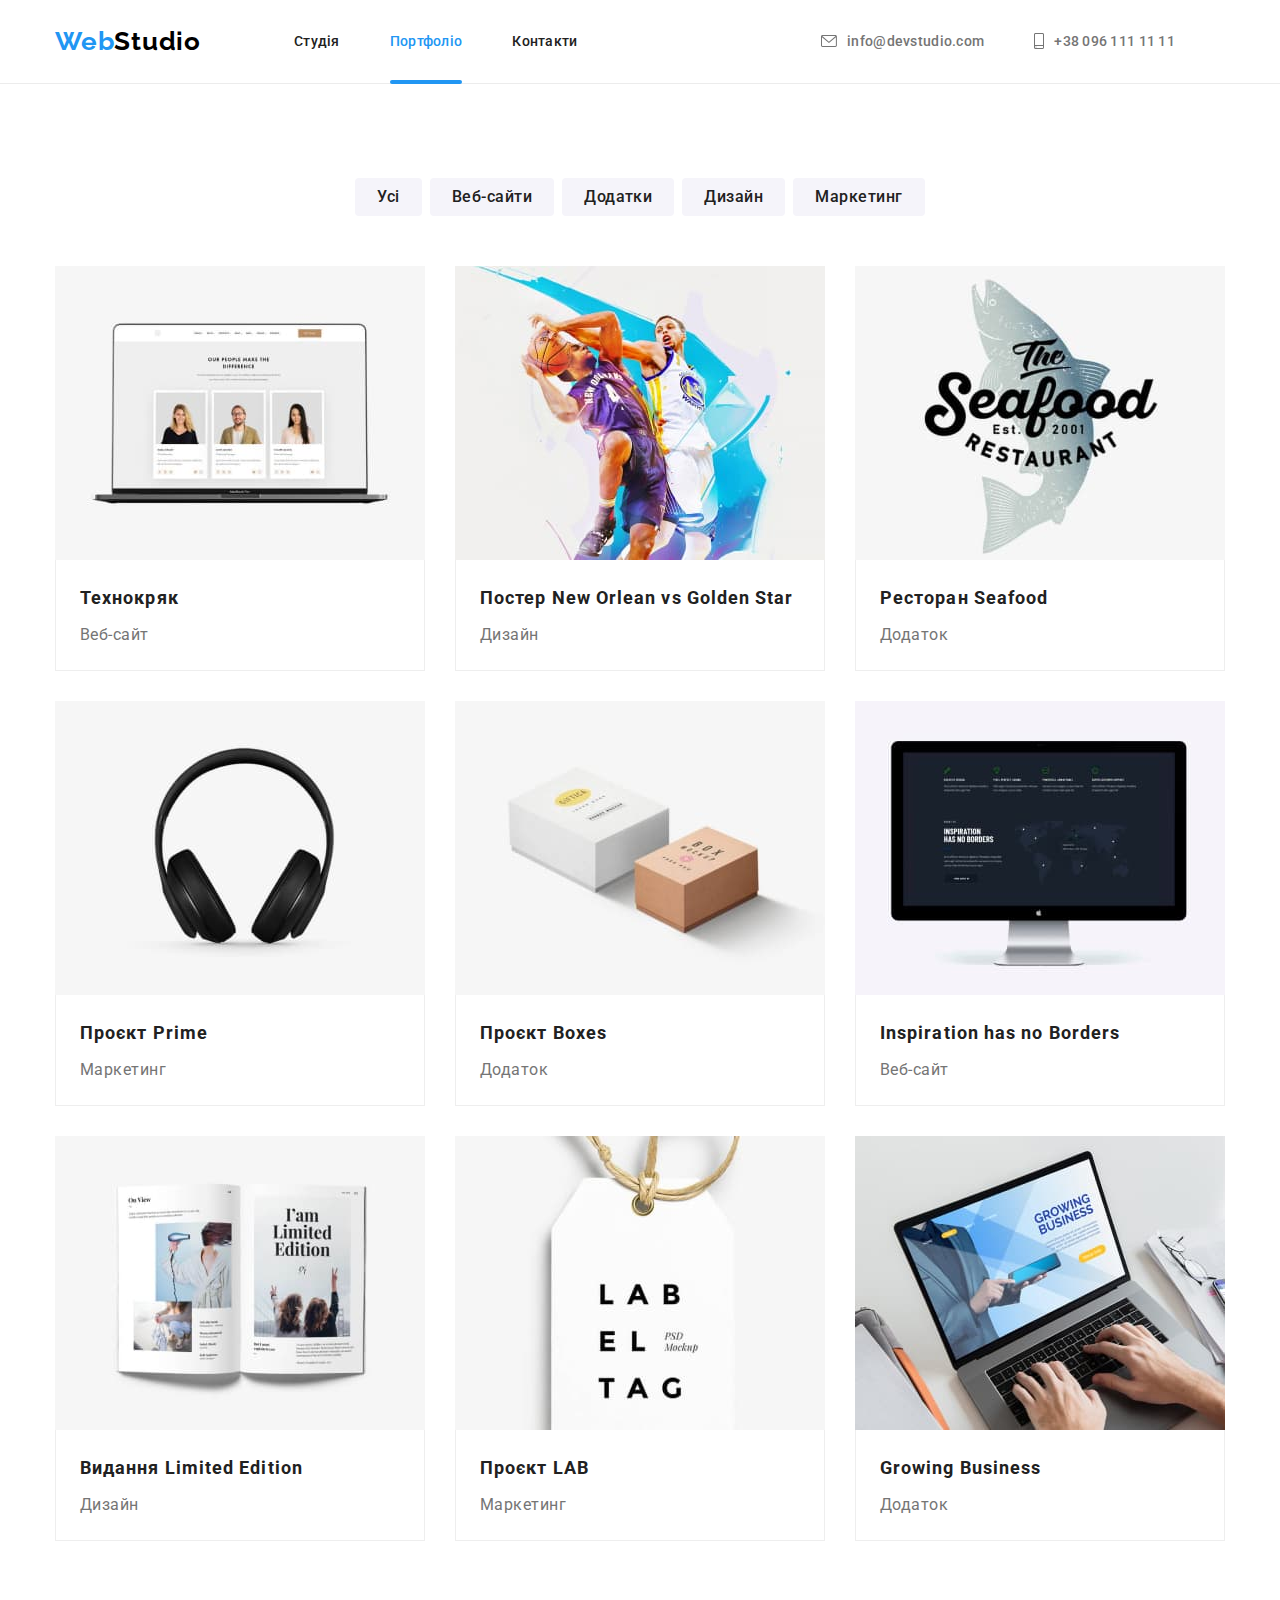
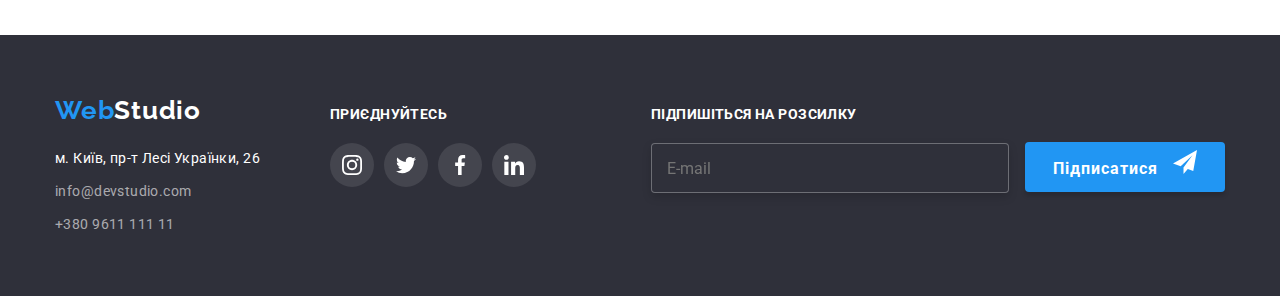
==== portfolio.html @ e2be692b "6" ====
<!DOCTYPE html>
<html lang="uk">
<head>
    <meta charset="UTF-8">
    <meta http-equiv="X-UA-Compatible" content="IE=edge">
    <meta name="viewport" content="width=device-width, initial-scale=1.0">
    <title>WebStudio</title>
    <link rel="preconnect" href="https://fonts.googleapis.com">
<link rel="preconnect" href="https://fonts.gstatic.com" crossorigin>
<link href="https://fonts.googleapis.com/css2?family=Raleway:wght@400;700&family=Roboto:wght@400;500;700;900&display=swap" rel="stylesheet">
<link rel="stylesheet" href="https://cdnjs.cloudflare.com/ajax/libs/modern-normalize/1.1.0/modern-normalize.min.css">
    <link rel="stylesheet" href="./css/styles.css">
</head>
<body>
  <header class="header-studio">
    <div class="header-container container">
      <nav class="header-nav">
        <a href="./index.html" class="logo link">
          <span class="first-part">Web</span><span class="last-part">Studio</span>
        </a>
        <ul class="nav-list list">
          <li class="header-nav-item">
            <a href="./index.html" class="header-nav-link link">Студія</a>
          </li>
          <li class="header-nav-item">
            <a href="./portfolio.html" class="header-nav-link current link">Портфоліо</a>
          </li>
          <li class="header-nav-item">
            <a href="./index.html" class="header-nav-link link">Контакти</a>
          </li>
        </ul>
      </nav>
      <ul class="contact-list list">
        <li>
          <a class="header-mail-link" 
          href="mailto:info@devstudio.com">
          <svg class="icon-mail" width="16" height="12">
            <use href="./images/icons.svg#icon-envelope"></use>
          </svg>
          info@devstudio.com
          </a>
        </li>
        <li>
          <a class="header-tel-link" 
          href="tel:+380961111111">
          <svg class="icon-tel" width="10" height="16">
            <use href="./images/icons.svg#icon-smartphone"></use>
          </svg>
          +38 096 111 11 11
          </a>
        </li>
      </ul>
    </div>

  </header>
    <main>
<section class="portfolio-section">
<div class="container">
    <ul class="button-list list">
        <li class="list-button">
          <button type="button" class="main-button">Усі</button>
        </li>
        <li class="list-button">
          <button type="button" class="main-button">Веб-сайти</button>
        </li>
        <li class="list-button">
          <button type="button" class="main-button">Додатки</button>
        </li>
        <li class="list-button">
          <button type="button" class="main-button">Дизайн</button>
        </li>
        <li class="list-button">
          <button type="button" class="main-button">Маркетинг</button>
        </li>
            </ul>
        <ul class="portfolio-photo list">
         <li class="portfolio">
          <div class="overlay-portfolio">
            <a href="./index.html" class="link">
            <img src="./img/технокряк.jpg" alt="Технокряк" width="370">
            <div class="overlay-text-portfolio">
              <p class="portfolio-text">
                Ресурс пропонує комплексні пропозиції 
                з різним рівнем функціоналу та сервісів. 
                Все це дозволить відвідувачу отримати 
                вичерпні відомості про компанію чи приватну особу.</p>
             </div>
            </div>
        <div class="portfolio-card">
          <h2 class="portfolio-list">Технокряк</h2>
          <p class="text">Веб-сайт</p>
        </div>
            </a>
        </li>
        <li class="portfolio">
           <div class="overlay-portfolio">
            <a href="./index.html" class="link">
              <img src="./img/постер.jpg" alt="Постер" width="370">
           <div class="overlay-text-portfolio">
            <p class="portfolio-text">
              Ресурс пропонує комплексні пропозиції 
              з різним рівнем функціоналу та сервісів. 
              Все це дозволить відвідувачу отримати 
              вичерпні відомості про компанію чи приватну особу.</p>
           </div>
          </div>
            <div class="portfolio-card">
              <h2 class="portfolio-list">Постер New Orlean vs Golden Star</h2>
             <p class="text">Дизайн</p>
            </div>
            </a>
        </li>
         <li class="portfolio">
          <div class="overlay-portfolio">
             <a href="./index.html" class="link">
            <img src="./img/ресторан.jpg" alt="Ресторан" width="370">
            <div class="overlay-text-portfolio">
              <p class="portfolio-text">
                Ресурс пропонує комплексні пропозиції 
                з різним рівнем функціоналу та сервісів. 
                Все це дозволить відвідувачу отримати 
                вичерпні відомості про компанію чи приватну особу.</p>
             </div>
            </div>
            <div class="portfolio-card">
              <h2 class="portfolio-list">Ресторан Seafood</h2>
            <p class="text">Додаток</p>
            </div>
            </a>
        </li>
        <li class="portfolio">
          <div class="overlay-portfolio">
            <a href="./index.html" class="link">
            <img src="./img/проект.jpg" alt="Проект" width="370">
            <div class="overlay-text-portfolio">
              <p class="portfolio-text">
                Ресурс пропонує комплексні пропозиції 
                з різним рівнем функціоналу та сервісів. 
                Все це дозволить відвідувачу отримати 
                вичерпні відомості про компанію чи приватну особу.</p>
             </div>
            </div>
            <div class="portfolio-card">
              <h2 class="portfolio-list">Проєкт Prime</h2>
            <p class="text">Маркетинг</p>
            </div>
            </a>
        </li>
        <li class="portfolio">
          <div class="overlay-portfolio">
            <a href="./index.html" class="link">
            <img src="./img/проект-бокс.jpg" alt="Проект-бокс" width="370">
            <div class="overlay-text-portfolio">
              <p class="portfolio-text">
                Ресурс пропонує комплексні пропозиції 
                з різним рівнем функціоналу та сервісів. 
                Все це дозволить відвідувачу отримати 
                вичерпні відомості про компанію чи приватну особу.</p>
             </div>
            </div>
            <div class="portfolio-card">
              <h2 class="portfolio-list">Проєкт Boxes</h2>
            <p class="text">Додаток</p>
            </div>
            </a>
        </li>
        <li class="portfolio">
          <div class="overlay-portfolio">
            <a href="./index.html" class="link">
            <img src="./img/Inspiration.jpg" alt="Inspiration" width="370">
            <div class="overlay-text-portfolio">
              <p class="portfolio-text">
                Ресурс пропонує комплексні пропозиції 
                з різним рівнем функціоналу та сервісів. 
                Все це дозволить відвідувачу отримати 
                вичерпні відомості про компанію чи приватну особу.</p>
             </div>
            </div>
           <div class="portfolio-card">
            <h2 class="portfolio-list">Inspiration has no Borders</h2>
            <p class="text">Веб-сайт</p>
           </div>
            </a>
        </li>
        <li class="portfolio">
          <div class="overlay-portfolio">
            <a href="./index.html" class="link">
            <img src="./img/видання.jpg" alt="Видання" width="370">
            <div class="overlay-text-portfolio">
              <p class="portfolio-text">
                Ресурс пропонує комплексні пропозиції 
                з різним рівнем функціоналу та сервісів. 
                Все це дозволить відвідувачу отримати 
                вичерпні відомості про компанію чи приватну особу.</p>
             </div>
            </div>
            <div class="portfolio-card">
              <h2 class="portfolio-list">Видання Limited Edition</h2>
            <p class="text">Дизайн</p>
            </div>
            </a>
         </li>
        <li class="portfolio">
          <div class="overlay-portfolio">
            <a href="./index.html" class="link">
            <img src="./img/проект-лаб.jpg" alt="Проект-лаб" width="370">
            <div class="overlay-text-portfolio">
              <p class="portfolio-text">
                Ресурс пропонує комплексні пропозиції 
                з різним рівнем функціоналу та сервісів. 
                Все це дозволить відвідувачу отримати 
                вичерпні відомості про компанію чи приватну особу.</p>
             </div>
            </div>
            <div class="portfolio-card">
              <h2 class="portfolio-list">Проєкт LAB</h2>
            <p class="text">Маркетинг</p>
            </div>
            </a>
        </li>
        <li class="portfolio">
          <div class="overlay-portfolio">
            <a href="./index.html" class="link">
            <img src="./img/Growing-Business.jpg" alt="Growing-Business" width="370">
            <div class="overlay-text-portfolio">
              <p class="portfolio-text">
                Ресурс пропонує комплексні пропозиції 
                з різним рівнем функціоналу та сервісів. 
                Все це дозволить відвідувачу отримати 
                вичерпні відомості про компанію чи приватну особу.</p>
             </div>
            </div>
         <div class="portfolio-card">
          <h2 class="portfolio-list">Growing Business</h2>
          <p class="text">Додаток</p>
         </div>
            </a>
        </li>
            </ul>
</div>
</section>
</main>
<footer class="footer">
  <div class="container">
    <div>
      <a href="./index.html" class=" logo logo-footer link">
        <span class="first-part">Web</span><span class="last-part-last">Studio</span>
      </a>
      <address class="contact">
        <ul class="list">
          <li class="adress-list list">
            <a href="https://goo.gl/maps/AjAqhM7HjS5NjPd68" target="_blank" rel="noopener noreferrer nofollow"
              class="adress link">м. Київ, пр-т Лесі Українки, 26</a>
          </li>
          <li class="adress-mail list">
            <a href="mailto:info@devstudio.com" class="footer-contact link">info@devstudio.com</a>
          </li>
          <li class="adress-tel list">
            <a href="tel:+380961111111" class="footer-contact link">+380 9611 111 11</a>
          </li>
        </ul>
      </address>
    </div>
    <div class="footer-container">
      <b class="footer-join">приєднуйтесь</b>
    <ul class="socials-footer-icon list">
      <li class="socials-footer">
        <a class="footer-icon link" 
        href="https://www.instagram.com/" 
        aria-label="Instagram icon"
          target="_blank" 
          rel="nofollow noopener noreferrer">
          <svg class="icon" width="20" height="20">
            <use href="./images/icons.svg#icon-instagram-2"></use>
          </svg>
        </a>
      </li>
      <li class="socials-footer">
        <a class="footer-icon link" href="https://www.instagram.com/" aria-label="Instagram icon"
          target="_blank" rel="nofollow noopener noreferrer">
          <svg class="icon" width="20" height="20">
            <use href="./images/icons.svg#icon-twitter-1"></use>
          </svg>
        </a>
      </li>
      <li class="socials-footer">
        <a class="footer-icon link" href="https://www.instagram.com/" aria-label="Instagram icon"
          target="_blank" rel="nofollow noopener noreferrer">
          <svg class="icon" width="20" height="20">
            <use href="./images/icons.svg#icon-facebook-1"></use>
          </svg>
        </a>
      </li>
      <li class="socials-footer">
        <a class="footer-icon link" href="https://www.instagram.com/" aria-label="Instagram icon"
          target="_blank" rel="nofollow noopener noreferrer">
          <svg class="icon" width="20" height="20">
            <use href="./images/icons.svg#icon-linkedin-1"></use>
          </svg>
        </a>
      </li>
    </ul>
    </div>
<form class="footer-form">
    <p class="title-sing">Підпишіться на розсилку</p>
    <label class="footer-label">
  <input type="email" 
    name="email"  
    placeholder="E-mail" class="input-footer">
    </label>
      <button type="submit" class="button-sing-up">
        Підписатися
        <svg class="icon-send" width="24" height="24">
          <use href="./images/icons.svg#icon-send"></use>
        </svg>
      </button>
  </form>

</footer>
<script src="./js/modal.js"></script>
</body>
</html>
---- css/styles.css ----
/* GENERAL */
:root {
    --accent-color:#2196F3;
    --main-color:#757575;
    --name-color:#212121;
    --background-color:#C4C4C4;
    --logo-color:#000000;
    --active-color:#188CE8;
    --text-color:#FFFFFF;
    --section-color:#F5F4FA;
    --footer-color:#2F303A;
}
body{
    font-family: 'Roboto', sans-serif;
    color:var(--text-color)
}
.link{
    text-decoration: none;
}
.list{
    list-style: none;
    padding: 0;
    margin: 0;
    
}
/* reset styles */
h1,h2,h3,h4,h5,h6,p{
    margin: 0;
}
.container{
    width: 1200px;
    padding-left: 15px;
    padding-right: 15px;
    margin-left: auto;
    margin-right: auto;
    /* outline: 2px solid tomato; */
    /* background-color: tomato; */
}
img{display: block;}

/* HEADER */
.header-studio{
   border-bottom: 1px solid #ECECEC;

}
.header-container{
    display: flex;
    align-items: center;
}

.header-nav{
    display: flex;
    align-items: center;
}
.logo{
font-family: 'Raleway';
font-weight: 700;
font-size: 26px;
line-height:calc(31 / 26);
letter-spacing: 0.03em;
color:var(--logo-color);
}
.first-part{
color:var(--accent-color);
}

.nav-list{
    display: flex;
}
.contact-list{
    display: flex;
    margin-right: 50px;
    justify-content: flex-end;
    margin-left: auto;


}
.header-nav-item:not(:last-child) {
    margin-right: 50px;   
}
.header-nav-item:nth-child(1){
margin-left: 93px;
}

.header-nav-link{
position: relative;
font-weight: 500;
font-size: 14px;
line-height: calc(16 / 12);
letter-spacing: 0.02em;
color:var(--name-color);
padding-top: 32px;
padding-bottom: 32px;
display: inline-block;

transition-property: color;
transition-duration: 250ms;
transition-timing-function: cubic-bezier(0.4, 0, 0.2, 1);
}

.header-nav-link:hover,
.header-nav-link:focus {
    color:var(--accent-color);
}
.header-tel-link,
.header-mail-link{
display: flex;
align-items: center;
font-weight: 500;
font-size: 14px;
line-height:calc(16 / 14);
letter-spacing: 0.02em;
color:var(--main-color);
text-decoration: none;
padding-top: 32px;
padding-bottom: 32px;


transition-property: color;
transition-duration: 250ms;
transition-timing-function: cubic-bezier(0.4, 0, 0.2, 1);
}
.header-mail-link{
    margin-right: 50px;
}
.header-mail-link:hover,
.header-mail-link:focus{
    color:var(--accent-color);
}
.header-tel-link:hover,
.header-tel-link:focus{
    color:var(--accent-color);
}

.icon-tel, .icon-mail{
   margin-right: 10px;
   fill:currentColor;
}

.header-nav-link.current::after{
    content: '';
    display: block;
    width: 100%;
    height: 4px;
    border-radius: 2px;
    position: absolute;
    bottom: -1px;
    left: 0;
    background: #2196F3;
   }
   .header-nav-link.current{
    color: rgba(33, 150, 243, 1);
   }


/* ORDER A SERVICE */
.order-service{
    max-width: 1600px;
    margin: 0 auto;
    background:var(--background-color);
    background-image: linear-gradient(to right,
    rgba(47, 48, 58, 0.4),
    rgba(47, 48, 58, 0.4)),
    url(../images/background.jpg);

    background-size: cover;
    background-position: center;
    text-align: center;
    padding-top: 200px;
    padding-bottom: 200px;  
}



.main-title{
width: 696px;
font-weight: 900;
font-size: 44px;
line-height:calc(60 / 44);
letter-spacing: 0.06em;
text-transform: uppercase;
color:var(--text-color);
margin: 0 auto;

}

.button{
display:block;
border: none;
align-items: center;
font-weight: 700;
font-size: 16px;
line-height:calc(30 / 16);
min-width: 216px;
border-radius: 4px;
letter-spacing: 0.06em;
color:var(--text-color);
background:var(--accent-color);
cursor:pointer;
font-family: 'Roboto';
padding: 10px 32px;
margin: 30px auto 0;

transition-property: background-color;
transition-duration: 250ms;
transition-timing-function: cubic-bezier(0.4, 0, 0.2, 1);

}
.button:focus{
background: var(--active-color);
}
.button:hover{
background: var(--active-color);
}

.visually-hidden{
position: absolute;
white-space: nowrap;
width: 1px;
height: 1px;
overflow: hidden;
border: 0;
padding: 0;
clip: rect(0 0 0 0);
clip-path: inset(50%);
margin: -1px;
}
.points-list:not(:last-child){
    margin-right: 30px;
}
.points-list{
    flex-basis: 270px;
}
.features{
    display: flex;
    align-items: center;
    justify-content: center;
   width: 270px;
   height: 120px;
   background: #F5F4FA;
border-radius: 4px;
margin-bottom: 30px;
}

.main-item{
font-weight: 700;
font-size: 14px;
line-height:calc(16 / 14);
letter-spacing: 0.03em;
text-transform: uppercase;
color:var(--name-color);
margin-bottom: 10px;
}
.menu-paragraph{
font-weight: 400;
font-size: 14px;
line-height:calc(24 / 14);
letter-spacing: 0.03em;
color:var(--main-color);
}
/* WORK */
.work{
    padding-bottom: 94px;
}
.points{
    padding-top: 94px;
    padding-bottom: 94px;
}
.main-list{
    display: flex;

}
.team{
    padding-top: 94px;
    padding-bottom: 94px;
background:var(--section-color)
}
.team-card{
    padding-top: 30px;
    padding-bottom: 30px;
}
.list-name{
background:var(--text-color);
box-shadow: 0px 1px 3px
rgba(0, 0, 0, 0.12), 0px 1px 1px
rgba(0, 0, 0, 0.14), 0px 2px 1px
rgba(0, 0, 0, 0.2);
border-radius: 0px 0px 4px 4px;
text-align: center;
letter-spacing: 0.03em;
}
.list-name:not(:last-child){
    margin-right: 30px;
}
.work-list{
font-weight: 700;
font-size: 36px;
line-height:calc(42 / 36);
text-align: center;
letter-spacing: 0.03em;
color:var(--name-color);
margin-bottom: 50px;
}
.photo-work{
display: flex;
}
.photo-list:not(:last-child){
    margin-right: 30px;
}
.photo-list{
    position: relative;
}
   
.work-team{
font-weight: 700;
font-size: 36px;
line-height:calc(42 / 36);
text-align: center;
letter-spacing: 0.03em;
color:var(--name-color);
margin-bottom: 50px;
}
.team-list{
    display: flex;

}
.team-name{
font-weight: 500;
font-size: 16px;
line-height:calc(19 / 16);
/* text-align: center; */
letter-spacing: 0.03em;
color:var(--name-color);
}

.socials{
   display: flex;
  justify-content: center;
  gap: 10px;
  margin-top: 16px;
}

.socials-link {
    display: flex;
    align-items: center;
    justify-content: center;
  
    width: 44px;
    height: 44px;
    color: #AFB1B8;;
    background-color: #fff;
    border-radius: 50%;

    
transition-property: color,background;
transition-duration: 250ms;
transition-timing-function: cubic-bezier(0.4, 0, 0.2, 1);
  }

.socials-link:hover,
.socials-link:focus {
  color:  #FFFFFF;
  background-color:#2196F3;
}

.socials-icon {
  fill: currentColor;
  transition-property: color,background;
transition-duration: 250ms;
transition-timing-function: cubic-bezier(0.4, 0, 0.2, 1);
}

.close-button:hover{
    color: #2196F3;
}

.position{
font-weight: 400;
font-size: 16px;
line-height:calc(19 / 16);
/* text-align: center; */
letter-spacing: 0.03em;
color:var(--main-color);
margin-top: 10px;
}

.overlay-box{
    display: flex;
position: absolute;
background: rgba(47, 48, 58, 0.8);
bottom: 0;
width: 100%;
height: 70px;
justify-content: center;
align-items: center;
}
.overlay-text{
font-weight: 700;
font-size: 14px;
line-height:calc(16 / 14);
text-align: center;
letter-spacing: 0.03em;
text-transform: uppercase;
}
/* Client */
.client-section{
    padding-top: 94px;
    padding-bottom: 94px;
}
.client{
font-weight: 700;
font-size: 36px;
line-height:calc(42 / 36);
text-align: center;
letter-spacing: 0.03em;
color:var(--name-color);
margin-bottom: 50px;

}
.list-client{
    display: flex;
    justify-content: center;
    gap: 30px;
}
.company-link{
    display: flex;
    align-items: center;
    justify-content: center;
  
    width: 170px;
    height: 92px;
    color: #AFB1B8;
    border: 1px solid #AFB1B8;
    border-radius: 4px;

    
transition-property: color,border;
transition-duration: 250ms;
transition-timing-function: cubic-bezier(0.4, 0, 0.2, 1);
}

.company-icon{
    fill: currentColor;
}

.company-link:hover,
.company-link:focus {
    color:#2196F3;
    border: 1px solid #2196F3;
}

/* FOOTER */
.footer{
    padding-top: 60px;
    padding-bottom: 60px;
background:var(--footer-color);
}

.first-part,.last-part-last{
font-family: 'Raleway';
}

.last-part-last{
color:var(--text-color)
}

.footer .container{
display: flex;
align-items: baseline;
}

.footer-container{
width: 206px;
height: 80px;
margin-right: auto;
margin-left: 70px;
}

.contact{
font-style: normal;
}

.logo-footer{
display: inline-block;
font-family: 'Raleway';
font-weight: 700;
font-size: 26px;
line-height:calc(31 / 26);
letter-spacing: 0.03em;
color:var(--logo-color);
/* margin-top: 60px; */
margin-bottom: 20px;
}


.adress {
font-weight: 400;
font-size: 14px;
line-height:calc(24 / 14);
letter-spacing: 0.03em;
color:var(--text-color);
font-style: normal;
}

.adress-mail{
    margin-bottom: 9px;
    margin-top: 9px;
}
.footer-contact{
font-weight: 400;
font-size: 14px;
line-height:calc(24 / 14);
letter-spacing: 0.03em;
color: rgba(255, 255, 255, 0.6);
}

.footer-join{
justify-content: center;
font-weight: 700;
font-size: 14px;
line-height:calc(16 / 14);
letter-spacing: 0.03em;
text-transform: uppercase;
color: #FFFFFF;

}

.socials-footer-icon{
    display: flex;
    align-items: center;
    margin-top: 20px;
    gap: 10px;
}


.socials-footer{
display: flex;
align-items: center;
justify-content: center;
width: 44px;
height: 44px;
color:#FFFFFF;
background: rgba(255, 255, 255, 0.1);
border-radius: 50%;

transition-property: background #2196F3;
transition-duration: 250ms;
transition-timing-function: cubic-bezier(0.4, 0, 0.2, 1);
}
.footer-icon{
display: flex;
align-items: center;
justify-content: center;
width: 100%;
height: 100%;
color:#ffffff;
border-radius: 50%;
}
.icon{
fill: currentColor;
}

.footer-icon:focus{
background: #2196F3;
}
.socials-footer:hover{
background: #2196F3;    
}


.title-sing{

margin-bottom: 20px;
font-weight: 700;
font-size: 14px;
line-height: 16px;
letter-spacing: 0.03em;
text-transform: uppercase;

color: #FFFFFF;

}



.button-sing-up{
/* display: flex; */
font-weight: 700;
font-size: 16px;
line-height: 30px;
color: #FFFFFF;
width: 200px;
height: 50px;
border: 0;
align-items: center;
text-align: center;
justify-content: center;
letter-spacing: 0.06em;
background: #2196F3;
box-shadow: 0px 4px 4px rgba(0, 0, 0, 0.15);
border-radius: 4px;
margin-left: 12px;

}
.input-footer{
width: 358px;
height: 50px;
background: #2F303A;
padding-left: 15px;

border: 1px solid rgba(255, 255, 255, 0.3);
filter: drop-shadow(0px 4px 4px rgba(0, 0, 0, 0.15));
 border-radius: 4px;
}

.icon-send{
    margin-left: 10px;
    align-items: center;
    justify-content: center;
  
}




/* Portfolio */
/* Button */
.header-portfolio{
border-bottom: 1px solid #ECECEC;;
}
.portfolio-section{
    padding-top: 94px;
    padding-bottom: 94px;
}
.portfolio-photo{
    display: flex;
    flex-wrap: wrap;
}
.portfolio:hover{
    box-shadow: 0px 1px 1px rgba(0, 0, 0, 0.12), 
    0px 4px 4px rgba(0, 0, 0, 0.06), 
    1px 4px 6px rgba(0, 0, 0, 0.16);
}
   .portfolio:hover .overlay-text-portfolio{
    transform: translateY(0);
    opacity: 1;
   }

.portfolio{
    border: none;
    margin-right: 30px;
    margin-bottom: 30px;

transition-property: box-shadow;
transition-duration: 250ms;
transition-timing-function: cubic-bezier(0.4, 0, 0.2, 1);

    
}

.portfolio:nth-child(3n){
    margin-right: 0;
}
.portfolio:nth-last-child(-n + 3){
    margin-bottom: 0;
}
.button-list{
    display: flex;
    justify-content: center;
    margin-bottom: 50px;
}

.list-button{
display: inline-block;
}

.main-button:hover{
    box-shadow: 0px 3px 1px rgba(0, 0, 0, 0.1),
     0px 1px 2px rgba(0, 0, 0, 0.08), 
    0px 2px 2px rgba(0, 0, 0, 0.12);

}

.main-button:focus{
    box-shadow: 0px 3px 1px rgba(0, 0, 0, 0.1), 
    0px 1px 2px rgba(0, 0, 0, 0.08), 
    0px 2px 2px rgba(0, 0, 0, 0.12);
}

.list-button:not(:last-child){
    margin-right: 8px;
}
 .main-button{ 
border: none;
font-weight: 500;
font-size: 16px;
line-height:calc(26 / 16);
text-align: center;
letter-spacing: 0.03em;
color:var(--name-color);
background:var(--section-color);
border-radius: 4px;
cursor:pointer;
font-family: 'Roboto';
text-align: center;
letter-spacing: 0.03em;
padding: 6px 22px;

transition-property: background,color,box-shadow;
transition-duration: 250ms;
transition-timing-function: cubic-bezier(0.4, 0, 0.2, 1);
}
.main-button:hover{
background:var(--accent-color);
color:var(--text-color);
}

.main-button:focus{
    background:var(--accent-color);
    color:var(--text-color);
}

.portfolio-card{
    border-bottom: 1px solid #EEEEEE;
    border-right: 1px solid #EEEEEE;
    border-left: 1px solid #EEEEEE;
    padding-left: 24px;
    padding-right: 24px;
    padding-top: 20px;
    padding-bottom: 20px;
}
.portfolio-list{
font-weight: 700;
font-size: 18px;
line-height:calc(36 / 18);
letter-spacing: 0.06em;
color:var(--name-color);
margin-bottom: 4px;
}
.text{
font-weight: 400;
font-size: 16px;
line-height:calc(30 / 16);
letter-spacing: 0.03em;
color:var(--main-color);
}
.overlay-portfolio{
    position: relative;
    overflow: hidden;
}
.overlay-text-portfolio{
    display: flex;
    position: absolute;
    width: 100%;
    height: 100%;
    align-items: center;
    top: 0;
    left: 0;
    background: rgba(33, 150, 243, 0.9);
    transform: translateY(101%);
    transition: transform 250ms;
}
.portfolio-text{
font-weight: 400;
font-size: 18px;
line-height:calc(28 / 18);
letter-spacing: 0.03em;
color: #FFFFFF;
padding-left: 24px;
padding-right: 24px;
}


/* Modal */

.backdrop{
position: fixed;
top: 0;
left: 0;
width: 100%;
height: 100%;
background: rgba(0, 0, 0, 0.2);
opacity: 1;
visibility: visible;
pointer-events: initial;

transition: opacity 200ms linear, visibility 200ms linear;
}

.backdrop.is-hidden{
opacity: 0;
visibility: hidden;
pointer-events: none;
}

.modal{
position: absolute;
top: 50%;
left: 50%;
transform: translate(-50%, -50%);
width: 528px;
max-height: 581px;
padding: 40px;
    
background: #FFFFFF;
box-shadow: 0px 1px 3px rgba(0, 0, 0, 0.12), 
0px 1px 1px rgba(0, 0, 0, 0.14), 
0px 2px 1px rgba(0, 0, 0, 0.2);
border-radius: 4px;

transition: transform 200ms ease-in-out 200ms;
}

.backdrop.is-hidden .modal{
    transform: translate(-50%, -40%);  
}

.close-button{
position: absolute;
top: 8px;
right: 5px;

display: flex;
align-items: center;
justify-content: center;
width: 30px;
height: 30px;
padding: 0;
cursor: pointer;

background: #FFFFFF;
border-radius: 50%;
border: 1px solid rgba(0, 0, 0, 0.1);
}

.title-modal{
font-weight: 700;
font-size: 20px;
line-height:calc(23 / 20);
text-align: center;
letter-spacing: 0.03em;
color: #212121;
margin-bottom: 12px;
}
.form-group{
    display: block;
    position: relative;
}





.input:focus{
    border: 1px solid #2196F3;
    border-radius: 4px;
}

.label{
 position: relative;
 display: inline-block;
margin-bottom: 10px;
transition-duration: 250ms;
transition-timing-function: cubic-bezier(0.4, 0, 0.2, 1); 
    }
    
    
.label:focus-within .modal-icon,
.label:focus {
fill: #2196F3;
border-color:  #2196F3;
 }

.form-label{
font-weight: 400;
font-size: 12px;
line-height:calc(14 / 12);
letter-spacing: 0.01em;
color: #757575;
margin-bottom: 4px;
        
        }
.input{
position: relative;
width: 448px;
height: 40px;
 padding-left: 42px;
align-items: center;
outline: none;
transition-duration: 250ms;
transition-timing-function: cubic-bezier(0.4, 0, 0.2, 1);   
border: 1px solid rgba(33, 33, 33, 0.2);
border-radius: 4px; 
        }
.modal-icon{
display: block;
position: absolute;
top:65%;
left: 15px;
transform: translateY(-50%);
transition-duration: 250ms;
transition-timing-function: cubic-bezier(0.4, 0, 0.2, 1); 
}



.button-modal{
/* display: block; */
min-width: 200px;
height: 50px;
font-weight: 700;
font-size: 16px;
line-height:calc(30 / 16);
cursor: pointer;

/* align-items: center; */
background: #2196F3;
color: #FFFFFF;
border:none;
box-shadow: 0px 4px 4px rgba(0, 0, 0, 0.15);
border-radius: 4px;
}

.button-modal:hover{
    background: #188CE8;
}

.texteria{
padding-top: 12px;
padding-left: 16px;
font-weight: 400;
font-size: 12px;
line-height: 14px;
outline: none;
letter-spacing: 0.01em;
color: rgba(117, 117, 117, 0.5);
width: 448px;
height: 120px;
resize: none;
border: 1px solid rgba(33, 33, 33, 0.2);
border-radius: 4px;
}

.texteria:focus{
border: 1px solid #2196F3;
border-radius: 4px;
}

/* Checkbox */
.label-services{
display: block;
align-items: center;
justify-content: center;
gap: 10px;
margin-bottom: 30px;
margin-top: 20px;
}

.checkbox-input{
appearance: none;

width: 16px;
height: 15px;

background-image: url("data:image/svg+xml,%3Csvg width='13' height='10' viewBox='0 0 13 10' fill='none' xmlns='http://www.w3.org/2000/svg'%3E%3Cpath d='M1.95703 4.75166L1.88825 4.68604L1.81923 4.75141L0.93123 5.59258L0.854858 5.66492L0.930974 5.73753L4.42671 9.07236L4.49574 9.1382L4.56476 9.07236L12.069 1.91352L12.1449 1.84116L12.069 1.76881L11.1873 0.927644L11.1183 0.861826L11.0493 0.927611L4.49577 7.17353L1.95703 4.75166Z' fill='white' stroke='white' stroke-width='0.2'/%3E%3C/svg%3E%0A");
background-repeat: no-repeat;
background-position: center;
background-size: 0;

border: 2px solid #111319;
border-radius: 2px;

cursor: pointer;
transition-duration: 250ms;
transition-timing-function: cubic-bezier(0.4, 0, 0.2, 1);
}

.checkbox-input:checked {
    
background-color: #2196F3;
background-size: contain;
border-color: transparent;
border-radius: 2px;

}
.checkbox-input:checked + .form-checkbox-icon .unchecked{
    opacity: 0;
   
}
.checkbox-input:checked + .form-checkbox-icon .checked{
    opacity: 1;
}

.form-checkbox-icon .checked {
opacity: 0;
transition-property: var(--background-color);
transition-duration: 250ms;
transition-timing-function: cubic-bezier(0.4, 0, 0.2, 1);
  }
  

.form-agreement-text{
font-weight: 400;
font-size: 14px;
line-height:calc(24 / 14);
letter-spacing: 0.03em;
color: #757575;

}

.contract{
color: rgba(33, 150, 243, 1);
}
.button-modal{
   display: block;
   margin: 0 auto;
}
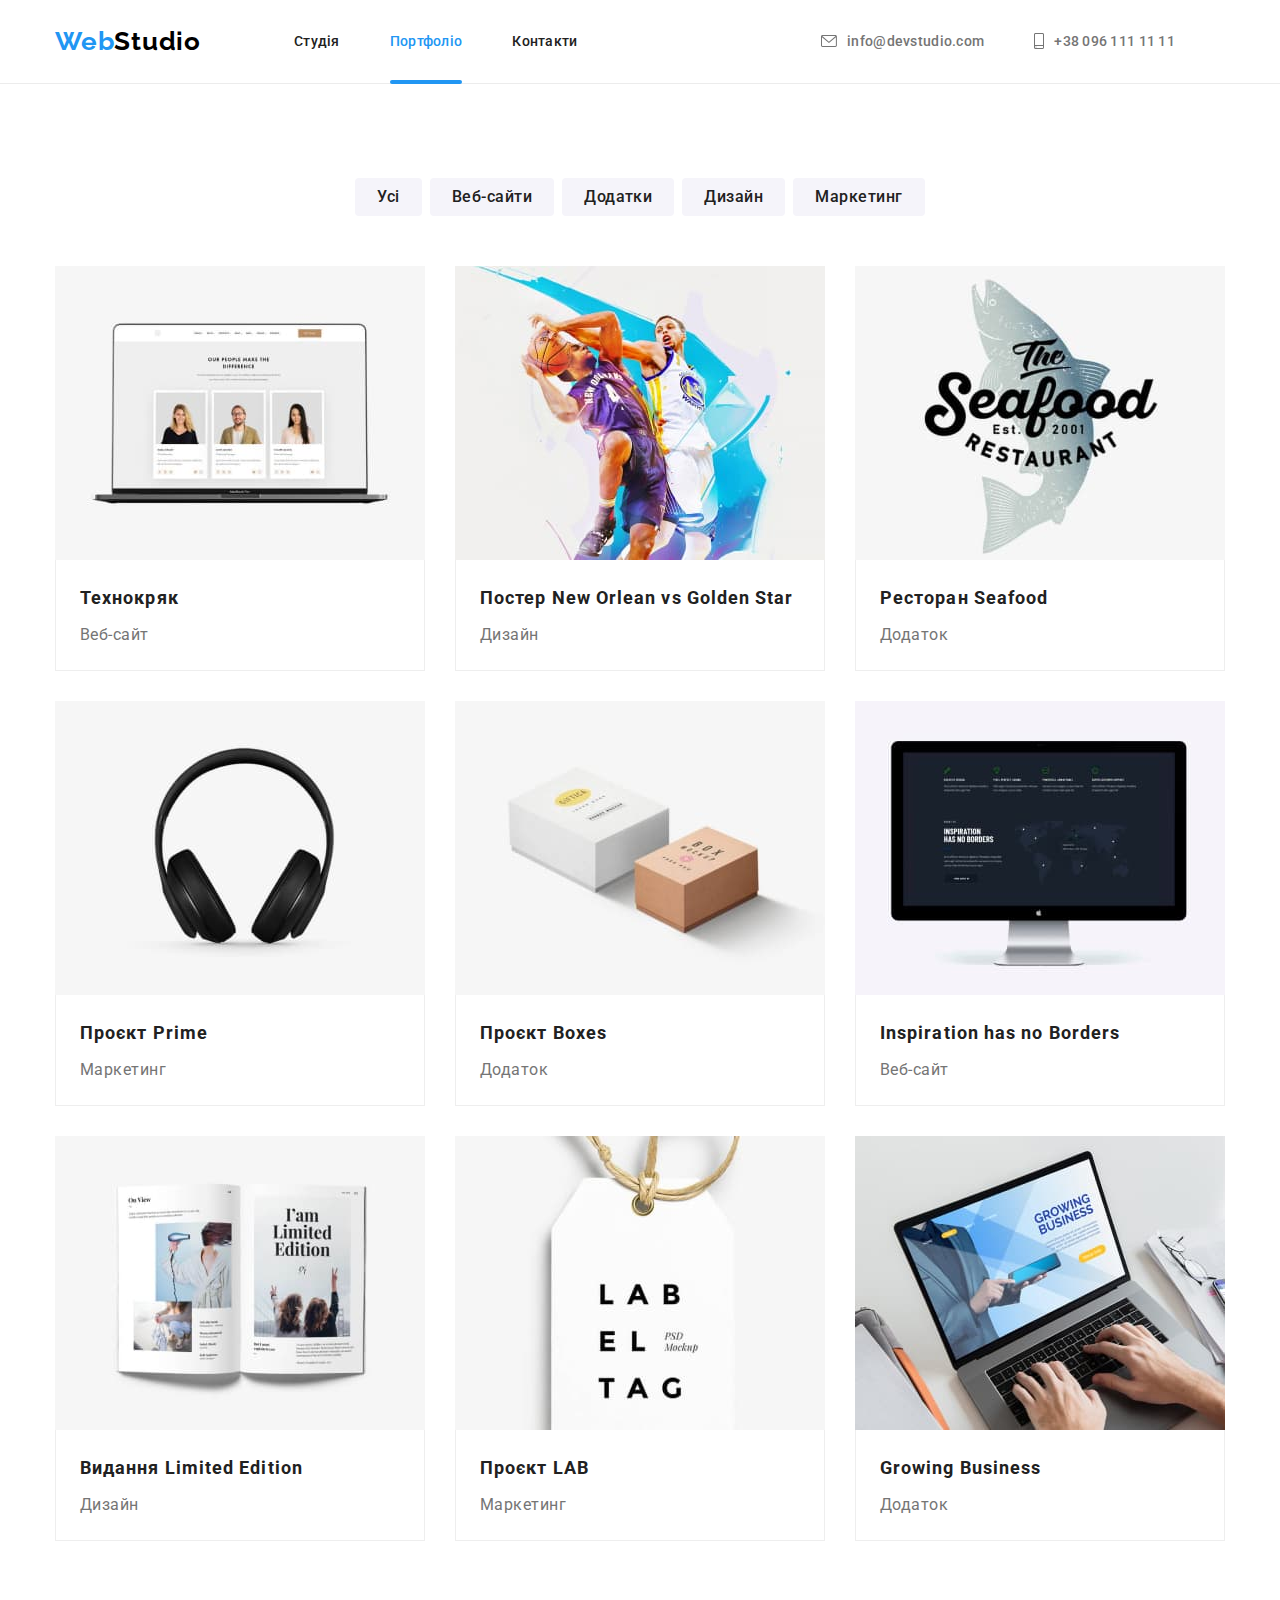
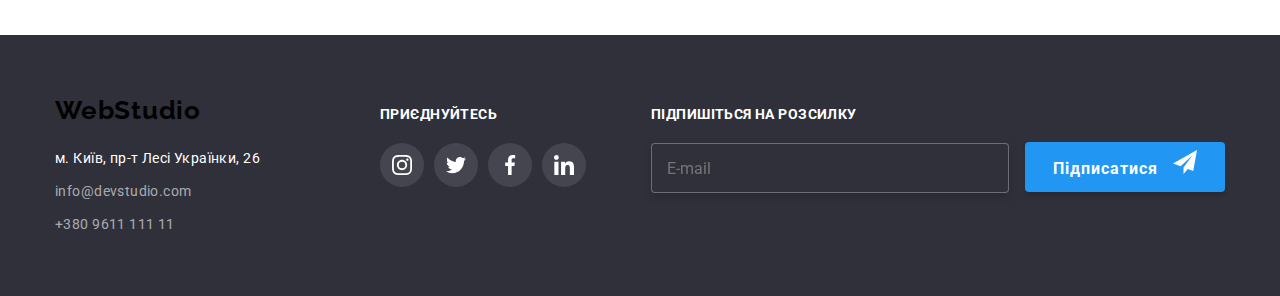
==== commit 67178dcd: "bem" ====
--- a/portfolio.html
+++ b/portfolio.html
@@ -13,37 +13,37 @@
 </head>
 <body>
   <header class="header-studio">
-    <div class="header-container container">
-      <nav class="header-nav">
+    <div class="header container">
+      <nav class="nav">
         <a href="./index.html" class="logo link">
-          <span class="first-part">Web</span><span class="last-part">Studio</span>
-        </a>
-        <ul class="nav-list list">
-          <li class="header-nav-item">
-            <a href="./index.html" class="header-nav-link link">Студія</a>
-          </li>
-          <li class="header-nav-item">
-            <a href="./portfolio.html" class="header-nav-link current link">Портфоліо</a>
-          </li>
-          <li class="header-nav-item">
-            <a href="./index.html" class="header-nav-link link">Контакти</a>
+          <span class="logo__first-part">Web</span><span class="logo__last-part">Studio</span>
+        </a>
+        <ul class="nav__list list">
+          <li class="nav__item">
+            <a href="./index.html" class="nav__link link">Студія</a>
+          </li>
+          <li class="nav__item">
+            <a href="./portfolio.html" class="nav__link current link">Портфоліо</a>
+          </li>
+          <li class="nav__item">
+            <a href="./index.html" class="nav__link link">Контакти</a>
           </li>
         </ul>
       </nav>
-      <ul class="contact-list list">
+      <ul class="contact list">
         <li>
-          <a class="header-mail-link" 
+          <a class="contact__link--mail" 
           href="mailto:info@devstudio.com">
-          <svg class="icon-mail" width="16" height="12">
+          <svg class="contact__icon" width="16" height="12">
             <use href="./images/icons.svg#icon-envelope"></use>
           </svg>
           info@devstudio.com
           </a>
         </li>
         <li>
-          <a class="header-tel-link" 
+          <a class="contact__link" 
           href="tel:+380961111111">
-          <svg class="icon-tel" width="10" height="16">
+          <svg class="contact__icon" width="10" height="16">
             <use href="./images/icons.svg#icon-smartphone"></use>
           </svg>
           +38 096 111 11 11
--- a/css/styles.css
+++ b/css/styles.css
@@ -27,6 +27,7 @@
 h1,h2,h3,h4,h5,h6,p{
     margin: 0;
 }
+img{display: block;}
 .container{
     width: 1200px;
     padding-left: 15px;
@@ -36,19 +37,17 @@
     /* outline: 2px solid tomato; */
     /* background-color: tomato; */
 }
-img{display: block;}
+
 
 /* HEADER */
 .header-studio{
    border-bottom: 1px solid #ECECEC;
-
-}
-.header-container{
+}
+.header{
     display: flex;
     align-items: center;
 }
-
-.header-nav{
+.nav{
     display: flex;
     align-items: center;
 }
@@ -60,29 +59,19 @@
 letter-spacing: 0.03em;
 color:var(--logo-color);
 }
-.first-part{
+.logo__first-part{
 color:var(--accent-color);
 }
-
-.nav-list{
-    display: flex;
-}
-.contact-list{
-    display: flex;
-    margin-right: 50px;
-    justify-content: flex-end;
-    margin-left: auto;
-
-
-}
-.header-nav-item:not(:last-child) {
+.nav__list{
+    display: flex;
+}
+.nav__item:not(:last-child) {
     margin-right: 50px;   
 }
-.header-nav-item:nth-child(1){
+.nav__item:nth-child(1){
 margin-left: 93px;
 }
-
-.header-nav-link{
+.nav__link{
 position: relative;
 font-weight: 500;
 font-size: 14px;
@@ -97,13 +86,32 @@
 transition-duration: 250ms;
 transition-timing-function: cubic-bezier(0.4, 0, 0.2, 1);
 }
-
-.header-nav-link:hover,
-.header-nav-link:focus {
+.nav__link:hover,
+.nav__link:focus {
     color:var(--accent-color);
 }
-.header-tel-link,
-.header-mail-link{
+.nav__link.current::after{
+    content: '';
+    display: block;
+    width: 100%;
+    height: 4px;
+    border-radius: 2px;
+    position: absolute;
+    bottom: -1px;
+    left: 0;
+    background: #2196F3;
+   }
+.nav__link.current{
+    color: rgba(33, 150, 243, 1);
+   }
+.contact{
+    display: flex;
+    margin-right: 50px;
+    justify-content: flex-end;
+    margin-left: auto;
+}
+.contact__link,
+.contact__link--mail{
 display: flex;
 align-items: center;
 font-weight: 500;
@@ -120,37 +128,23 @@
 transition-duration: 250ms;
 transition-timing-function: cubic-bezier(0.4, 0, 0.2, 1);
 }
-.header-mail-link{
+.contact__link--mail{
     margin-right: 50px;
 }
-.header-mail-link:hover,
-.header-mail-link:focus{
+.contact__link--mail:hover,
+.contact__link--mail:focus{
     color:var(--accent-color);
 }
-.header-tel-link:hover,
-.header-tel-link:focus{
+.contact__link:hover,
+.contact__link:focus{
     color:var(--accent-color);
 }
-
-.icon-tel, .icon-mail{
+.contact__icon{
    margin-right: 10px;
    fill:currentColor;
 }
 
-.header-nav-link.current::after{
-    content: '';
-    display: block;
-    width: 100%;
-    height: 4px;
-    border-radius: 2px;
-    position: absolute;
-    bottom: -1px;
-    left: 0;
-    background: #2196F3;
-   }
-   .header-nav-link.current{
-    color: rgba(33, 150, 243, 1);
-   }
+
 
 
 /* ORDER A SERVICE */
@@ -169,10 +163,7 @@
     padding-top: 200px;
     padding-bottom: 200px;  
 }
-
-
-
-.main-title{
+.order-service__title{
 width: 696px;
 font-weight: 900;
 font-size: 44px;
@@ -456,11 +447,10 @@
 background:var(--footer-color);
 }
 
-.first-part,.last-part-last{
+.logo__first-part,.logo__last-part--last{
 font-family: 'Raleway';
 }
-
-.last-part-last{
+.logo__last-part--last{
 color:var(--text-color)
 }
 
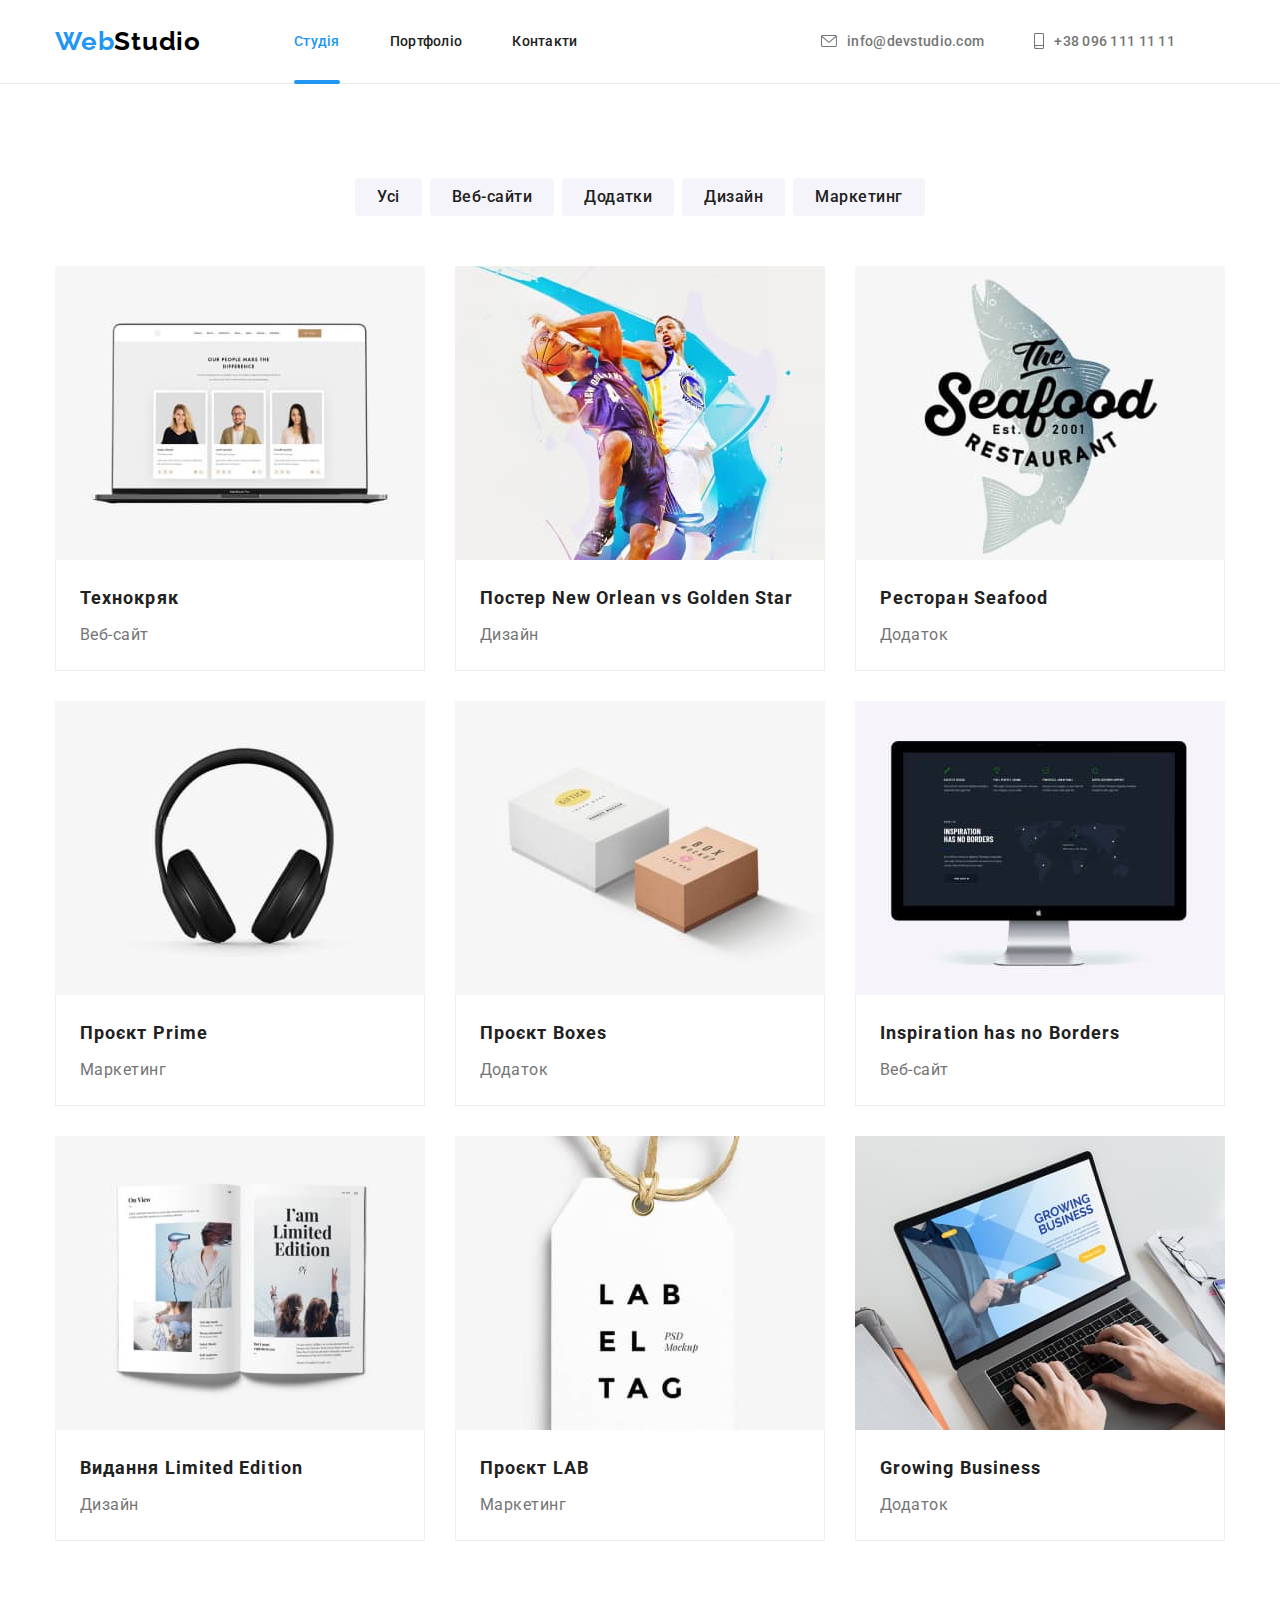
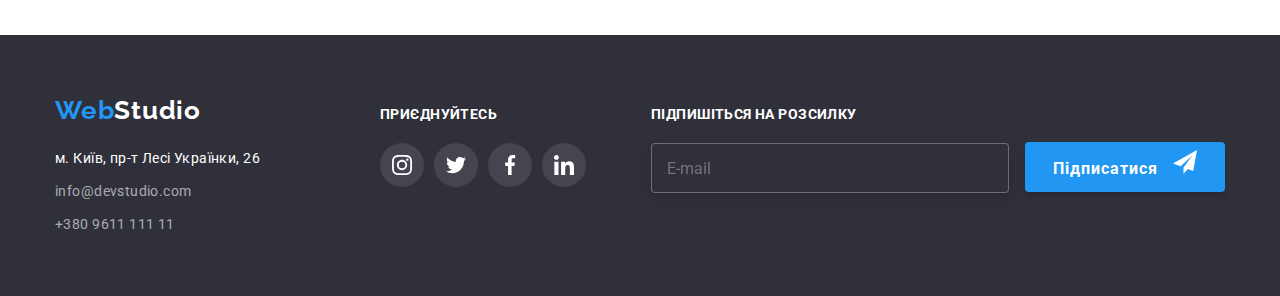
==== commit c36a1aac: "rep" ====
--- a/portfolio.html
+++ b/portfolio.html
@@ -20,10 +20,10 @@
         </a>
         <ul class="nav__list list">
           <li class="nav__item">
-            <a href="./index.html" class="nav__link link">Студія</a>
+            <a href="./index.html" class="nav__link current link">Студія</a>
           </li>
           <li class="nav__item">
-            <a href="./portfolio.html" class="nav__link current link">Портфоліо</a>
+            <a href="./portfolio.html" class="nav__link link">Портфоліо</a>
           </li>
           <li class="nav__item">
             <a href="./index.html" class="nav__link link">Контакти</a>
@@ -243,8 +243,8 @@
 <footer class="footer">
   <div class="container">
     <div>
-      <a href="./index.html" class=" logo logo-footer link">
-        <span class="first-part">Web</span><span class="last-part-last">Studio</span>
+      <a href="./index.html" class="logo logo-footer link">
+        <span class="logo__first-part">Web</span><span class="logo__last-part--last">Studio</span>
       </a>
       <address class="contact">
         <ul class="list">
@@ -302,21 +302,20 @@
     </ul>
     </div>
 <form class="footer-form">
-    <p class="title-sing">Підпишіться на розсилку</p>
-    <label class="footer-label">
-  <input type="email" 
-    name="email"  
-    placeholder="E-mail" class="input-footer">
-    </label>
-      <button type="submit" class="button-sing-up">
-        Підписатися
-        <svg class="icon-send" width="24" height="24">
-          <use href="./images/icons.svg#icon-send"></use>
-        </svg>
-      </button>
-  </form>
-
-</footer>
+<p class="title-sing">Підпишіться на розсилку</p>
+ <label class="footer-label">
+<input type="email" 
+name="email"  
+placeholder="E-mail" class="input-footer">
+</label>
+<button type="submit" class="button-sing-up">
+Підписатися
+<svg class="icon-send" width="24" height="24">
+<use href="./images/icons.svg#icon-send"></use>
+</svg>
+</button>
+</form>
+  </footer>
 <script src="./js/modal.js"></script>
 </body>
 </html>--- a/css/styles.css
+++ b/css/styles.css
@@ -161,7 +161,8 @@
     background-position: center;
     text-align: center;
     padding-top: 200px;
-    padding-bottom: 200px;  
+    padding-bottom: 200px; 
+    margin-bottom: 94px; 
 }
 .order-service__title{
 width: 696px;
@@ -174,7 +175,6 @@
 margin: 0 auto;
 
 }
-
 .button{
 display:block;
 border: none;
@@ -204,7 +204,9 @@
 background: var(--active-color);
 }
 
-.visually-hidden{
+/* FEATURES */
+
+.features__visually-hidden{
 position: absolute;
 white-space: nowrap;
 width: 1px;
@@ -216,24 +218,25 @@
 clip-path: inset(50%);
 margin: -1px;
 }
-.points-list:not(:last-child){
+.features__list{
+    flex-basis: 270px;
+    display: flex;
+    margin-bottom: 94px;
+}
+.features__item:not(:last-child){
     margin-right: 30px;
 }
-.points-list{
-    flex-basis: 270px;
-}
-.features{
+.features__container{
     display: flex;
     align-items: center;
     justify-content: center;
-   width: 270px;
-   height: 120px;
-   background: #F5F4FA;
-border-radius: 4px;
-margin-bottom: 30px;
-}
-
-.main-item{
+    width: 270px;
+    height: 120px;
+    background: #F5F4FA;
+    border-radius: 4px;
+    margin-bottom: 30px;
+}
+.features__name{
 font-weight: 700;
 font-size: 14px;
 line-height:calc(16 / 14);
@@ -242,13 +245,15 @@
 color:var(--name-color);
 margin-bottom: 10px;
 }
-.menu-paragraph{
+.features__paragraph{
 font-weight: 400;
 font-size: 14px;
 line-height:calc(24 / 14);
 letter-spacing: 0.03em;
 color:var(--main-color);
 }
+
+
 /* WORK */
 .work{
     padding-bottom: 94px;
@@ -557,21 +562,17 @@
 background: #2196F3;    
 }
 
+/* FOOTER FORM */
 
 .title-sing{
-
 margin-bottom: 20px;
 font-weight: 700;
 font-size: 14px;
 line-height: 16px;
 letter-spacing: 0.03em;
 text-transform: uppercase;
-
 color: #FFFFFF;
-
-}
-
-
+}
 
 .button-sing-up{
 /* display: flex; */
@@ -590,8 +591,8 @@
 box-shadow: 0px 4px 4px rgba(0, 0, 0, 0.15);
 border-radius: 4px;
 margin-left: 12px;
-
-}
+}
+
 .input-footer{
 width: 358px;
 height: 50px;
@@ -604,9 +605,9 @@
 }
 
 .icon-send{
-    margin-left: 10px;
-    align-items: center;
-    justify-content: center;
+margin-left: 10px;
+align-items: center;
+justify-content: center;
   
 }
 
@@ -938,7 +939,7 @@
 
 /* Checkbox */
 .label-services{
-display: block;
+display: flex;
 align-items: center;
 justify-content: center;
 gap: 10px;
